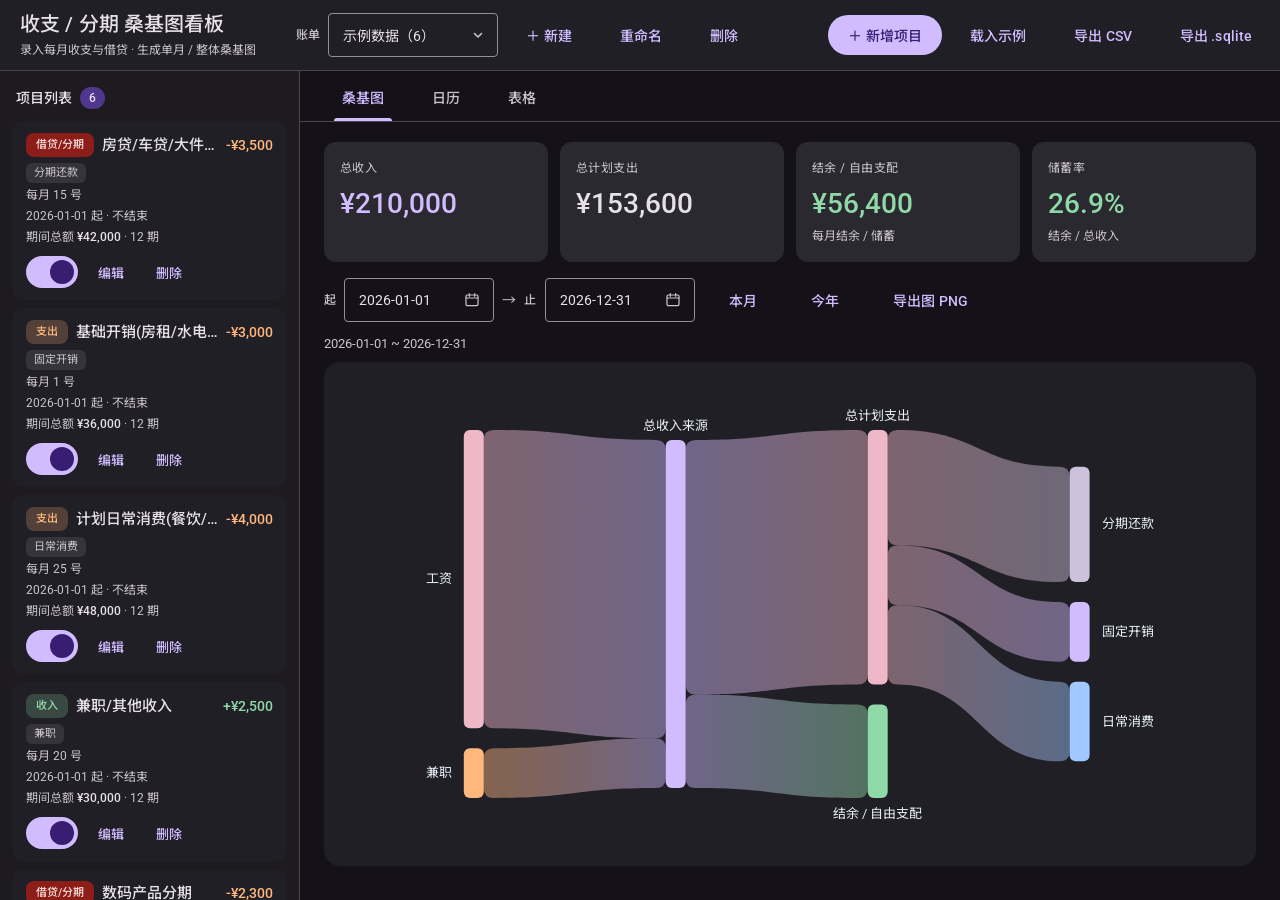
==== index.html @ d8d28b8a "feat(md3): always-visible date range, MD3 dialogs, frameless MD3 window chrome - sankey page: persis" ====
<!DOCTYPE html>
<html lang="zh-CN">
<head>
  <meta charset="UTF-8" />
  <meta name="viewport" content="width=device-width, initial-scale=1.0" />
  <title>个人收支 / 分期 桑基图看板</title>
  <link rel="preconnect" href="https://fonts.googleapis.com" />
  <link rel="preconnect" href="https://fonts.gstatic.com" crossorigin />
  <link href="https://fonts.googleapis.com/css2?family=Roboto:wght@400;500;700&family=Noto+Sans+SC:wght@400;500;700&display=swap" rel="stylesheet" />
  <link rel="stylesheet" href="styles.css?v=11" />
</head>
<body>
  <div id="app">
    <header class="topbar">
      <div class="brand">
        <h1>收支 / 分期 桑基图看板</h1>
        <p class="tagline">录入每月收支与借贷 · 生成单月 / 整体桑基图</p>
      </div>
      <div class="ledger-bar">
        <label for="ledgerSelect">账单</label>
        <div id="ledgerSelect"></div>
        <button id="btnNewLedger" class="btn">＋ 新建</button>
        <button id="btnRenameLedger" class="btn">重命名</button>
        <button id="btnDeleteLedger" class="btn">删除</button>
        <span id="saveState" class="save-state"></span>
      </div>
      <div class="topbar-actions">
        <button id="btnAdd" class="btn btn-primary">＋ 新增项目</button>
        <button id="btnSeed" class="btn">载入示例</button>
        <button id="btnExportCsv" class="btn">导出 CSV</button>
        <button id="btnExportSqlite" class="btn">导出 .sqlite</button>
      </div>
      <div class="win-controls" id="winControls" hidden>
        <button class="win-btn" id="winMin" title="最小化"><svg width="10" height="10" viewBox="0 0 10 10"><path d="M0 5h10" stroke="currentColor" stroke-width="1"/></svg></button>
        <button class="win-btn" id="winMax" title="最大化"><svg width="10" height="10" viewBox="0 0 10 10"><rect x="0.5" y="0.5" width="9" height="9" fill="none" stroke="currentColor"/></svg></button>
        <button class="win-btn win-close" id="winClose" title="关闭"><svg width="10" height="10" viewBox="0 0 10 10"><path d="M0 0l10 10M10 0L0 10" stroke="currentColor" stroke-width="1"/></svg></button>
      </div>
    </header>

    <div class="layout">
      <aside class="sidebar">
        <div class="sidebar-title">项目列表<span id="itemCount" class="count">0</span></div>
        <div id="itemList" class="item-list"></div>
        <div id="itemEmpty" class="muted pad">还没有项目。点右上角「新增项目」，或「载入示例」看看效果。</div>
      </aside>

      <main class="main">
        <nav class="tabs">
          <button class="tab active" data-tab="sankey">桑基图</button>
          <button class="tab" data-tab="calendar">日历</button>
          <button class="tab" data-tab="table">表格</button>
        </nav>

        <!-- 桑基图视图 -->
        <section id="view-sankey" class="view">
          <div class="metric-row" id="metricRow"></div>
          <div class="control-row">
            <div class="field" id="periodFields">
              <label>起</label><div id="periodStart"></div>
              <span class="sep">→</span>
              <label>止</label><div id="periodEnd"></div>
            </div>
            <button id="btnThisMonth" class="btn">本月</button>
            <button id="btnThisYear" class="btn">今年</button>
            <button id="btnExportPng" class="btn">导出图 PNG</button>
          </div>
          <div id="sankeyTitle" class="chart-title"></div>
          <div class="chart-wrap">
            <div id="sankeyChart" class="chart"></div>
            <div id="sankeyEmpty" class="chart-empty" hidden>当前没有项目 / 该区间没有数据<br /><span>点击右上角「新增项目」或「载入示例」开始</span></div>
            <div id="sankeyTip" class="sankey-tip" hidden></div>
          </div>
        </section>

        <!-- 日历视图 -->
        <section id="view-calendar" class="view" hidden>
          <div class="control-row">
            <button id="calPrev" class="btn">◀ 上月</button>
            <div id="calMonth"></div>
            <button id="calNext" class="btn">下月 ▶</button>
            <button id="calToday" class="btn btn-ghost">今天</button>
          </div>
          <div class="calendar-wrap">
            <div id="calWeekHeader" class="cal-week-header"></div>
            <div id="calGrid" class="cal-grid"></div>
          </div>
          <div id="dayDetail" class="day-detail"></div>
        </section>

        <!-- 表格视图：直接编辑 SQLite 行 -->
        <section id="view-table" class="view" hidden>
          <div id="tableWrap" class="table-wrap"></div>
        </section>
      </main>
    </div>
  </div>

  <!-- 项目编辑弹窗 -->
  <div id="modal" class="modal" hidden>
    <div class="modal-box">
      <div class="modal-header">
        <h2 id="modalTitle">新增项目</h2>
        <button class="btn btn-close" id="modalClose">×</button>
      </div>
      <form id="itemForm" class="modal-body">
        <div class="grid-2">
          <div class="field"><label>名称</label><input id="fName" placeholder="如：房租" required /></div>
          <div class="field"><label>金额 (¥)</label><input id="fAmount" type="number" min="0" step="0.01" placeholder="3000" required /></div>
          <div class="field"><label>类型</label>
            <div id="fKind"></div>
          </div>
          <div class="field"><label>分类</label>
            <input id="fCategory" list="catList" placeholder="如：固定开销" />
            <datalist id="catList"></datalist>
          </div>
        </div>

        <div class="field"><label>排期方式</label>
          <div id="fSched"></div>
        </div>

        <div class="grid-2" id="schedRecurring">
          <div class="field"><label>开始日期</label><div id="fStart"></div></div>
          <div class="field"><label>结束日期（留空 = 永不结束）</label><div id="fEnd"></div></div>
          <div class="field"><label>每月几号 (1–31)</label><input id="fDay" type="number" min="1" max="31" placeholder="1" /></div>
        </div>

        <div class="field" id="schedOneoff" hidden><label>日期</label><div id="fDate"></div></div>
        <div class="field" id="schedMonthly" hidden><label>归属月份</label><div id="fMonth"></div></div>
        <div id="fPeriodHint" class="period-hint" hidden></div>

        <div class="field"><label>备注</label><input id="fNote" placeholder="选填" /></div>
        <label class="checkbox"><input id="fEnabled" type="checkbox" checked /> 启用该项目</label>

        <div class="modal-footer">
          <button type="button" class="btn" id="btnCancel">取消</button>
          <button type="submit" class="btn btn-primary">保存</button>
        </div>
      </form>
    </div>
  </div>

  <div id="mdDialogHost" hidden></div>

  <script src="app.js?v=11"></script>
</body>
</html>
---- styles.css ----
/* ============================================================
   Material Design 3 · 深色主题
   ============================================================ */
:root {
  /* MD3 深色配色（baseline） */
  --md-primary: #D0BCFF;
  --md-on-primary: #381E72;
  --md-primary-container: #4F378B;
  --md-on-primary-container: #EADDFF;
  --md-secondary: #CCC2DC;
  --md-on-secondary: #332D41;
  --md-secondary-container: #4A4458;
  --md-on-secondary-container: #E8DEF8;
  --md-tertiary: #EFB8C8;
  --md-on-tertiary: #492532;
  --md-tertiary-container: #633B48;
  --md-on-tertiary-container: #FFD8E4;
  --md-error: #F2B8B5;
  --md-on-error: #601410;
  --md-error-container: #8C1D18;
  --md-on-error-container: #F9DEDC;

  --md-surface: #141218;
  --md-on-surface: #E6E0E9;
  --md-surface-variant: #49454F;
  --md-on-surface-variant: #CAC4D0;
  --md-outline: #938F99;
  --md-outline-variant: #49454F;

  --md-surface-lowest: #0F0D13;
  --md-surface-low: #1D1B20;
  --md-surface-container: #211F26;
  --md-surface-high: #2B2930;
  --md-surface-highest: #36343B;

  /* 语义色（收入/支出/结余） */
  --md-income: #8FD9A8;
  --md-expense: #FFB77C;
  --md-surplus: #8FD9A8;

  /* 形状 */
  --md-xs: 4px;
  --md-sm: 8px;
  --md-md: 12px;
  --md-lg: 16px;
  --md-xl: 28px;

  /* 字体 */
  --md-font: "Roboto", "Noto Sans SC", "Microsoft YaHei UI", system-ui, sans-serif;

  /* 高度（阴影） */
  --md-e1: 0 1px 2px rgba(0,0,0,.3), 0 1px 3px 1px rgba(0,0,0,.15);
  --md-e2: 0 1px 2px rgba(0,0,0,.3), 0 2px 6px 2px rgba(0,0,0,.15);
  --md-e3: 0 4px 8px 3px rgba(0,0,0,.15), 0 1px 3px rgba(0,0,0,.3);
}

* { box-sizing: border-box; }
[hidden] { display: none !important; }

html, body {
  margin: 0;
  height: 100%;
  background: var(--md-surface);
  color: var(--md-on-surface);
  font-family: var(--md-font);
  font-size: 14px;
  line-height: 20px;
  color-scheme: dark;
  -webkit-font-smoothing: antialiased;
}

#app { display: flex; flex-direction: column; height: 100vh; }

/* ---------- 顶栏 ---------- */
.topbar {
  display: flex;
  align-items: center;
  gap: 18px;
  flex-wrap: wrap;
  padding: 10px 8px 10px 20px;
  background: var(--md-surface-container);
  border-bottom: 1px solid var(--md-outline-variant);
  user-select: none;
}
.brand h1 { margin: 0; font-size: 20px; line-height: 28px; font-weight: 500; letter-spacing: .1px; }
.tagline { margin: 2px 0 0; color: var(--md-on-surface-variant); font-size: 12px; }
.topbar-actions, .ledger-bar { display: flex; align-items: center; gap: 8px; flex-wrap: wrap; }
.ledger-bar { margin-left: auto; }
.ledger-bar label { color: var(--md-on-surface-variant); font-size: 12px; font-weight: 500; letter-spacing: .4px; }
.ledger-bar select { min-width: 170px; }
.save-state { color: var(--md-income); font-size: 12px; min-width: 44px; }
.save-state.err { color: var(--md-error); }

/* 窗口控制按钮（MD3 顶栏） */
.win-controls { display: flex; align-items: center; gap: 2px; margin-left: 6px; }
.win-btn {
  width: 40px; height: 40px; border: none; background: transparent;
  color: var(--md-on-surface-variant); cursor: pointer;
  display: flex; align-items: center; justify-content: center;
  border-radius: var(--md-sm); transition: background .12s ease, color .12s ease;
}
.win-btn:hover { background: color-mix(in srgb, var(--md-on-surface) 10%, transparent); color: var(--md-on-surface); }
.win-btn.win-close:hover { background: var(--md-error); color: var(--md-on-error); }

/* ---------- 按钮 ---------- */
.btn {
  appearance: none;
  border: none;
  cursor: pointer;
  height: 40px;
  padding: 0 20px;
  border-radius: 20px;
  background: transparent;
  color: var(--md-primary);
  font-family: inherit;
  font-size: 14px;
  font-weight: 500;
  letter-spacing: .1px;
  display: inline-flex;
  align-items: center;
  justify-content: center;
  gap: 8px;
  white-space: nowrap;
  transition: background .15s ease, box-shadow .15s ease;
}
.btn:hover { background: color-mix(in srgb, var(--md-primary) 8%, transparent); }
.btn:active { background: color-mix(in srgb, var(--md-primary) 14%, transparent); }
.btn-primary { background: var(--md-primary); color: var(--md-on-primary); }
.btn-primary:hover { background: color-mix(in srgb, var(--md-primary) 90%, #fff); box-shadow: var(--md-e1); }
.btn-primary:active { background: color-mix(in srgb, var(--md-primary) 84%, #fff); }
.btn-ghost { color: var(--md-primary); }
.btn-close {
  width: 40px; height: 40px; padding: 0; border-radius: 50%;
  color: var(--md-on-surface-variant); font-size: 20px; line-height: 1;
}
.btn-close:hover { background: color-mix(in srgb, var(--md-on-surface) 8%, transparent); }

/* 分段按钮 */
.seg { display: inline-flex; border: 1px solid var(--md-outline); border-radius: 20px; overflow: hidden; }
.seg button {
  border: none; background: transparent; color: var(--md-on-surface);
  height: 40px; padding: 0 22px; font-family: inherit; font-size: 14px; font-weight: 500; cursor: pointer;
  transition: background .15s ease;
}
.seg button:hover { background: color-mix(in srgb, var(--md-on-surface) 6%, transparent); }
.seg button.active { background: var(--md-secondary-container); color: var(--md-on-secondary-container); }

/* ---------- 布局 ---------- */
.layout { display: flex; flex: 1; min-height: 0; }

.sidebar {
  width: 300px;
  min-width: 260px;
  padding: 12px;
  background: var(--md-surface-low);
  border-right: 1px solid var(--md-outline-variant);
  overflow-y: auto;
}
.main { flex: 1; min-width: 0; display: flex; flex-direction: column; overflow: hidden; }

.sidebar-title {
  display: flex; align-items: center; gap: 8px;
  margin: 4px 4px 12px; font-size: 14px; font-weight: 500; color: var(--md-on-surface);
}
.count {
  background: var(--md-primary-container); color: var(--md-on-primary-container);
  border-radius: 999px; padding: 1px 9px; font-size: 12px; font-weight: 500;
}

/* ---------- 项目卡片 ---------- */
.item-list { display: flex; flex-direction: column; gap: 8px; }
.item-row {
  background: var(--md-surface-container);
  border-radius: var(--md-md);
  padding: 12px 14px;
  transition: background .15s ease;
}
.item-row:hover { background: var(--md-surface-high); }
.item-row.disabled { opacity: .5; }
.item-row-head { display: flex; align-items: center; gap: 8px; margin-bottom: 6px; }
.item-name { flex: 1; font-size: 15px; font-weight: 500; overflow: hidden; text-overflow: ellipsis; white-space: nowrap; }
.delta { font-weight: 500; font-size: 14px; }
.delta.in { color: var(--md-income); }
.delta.out { color: var(--md-expense); }

.kind-badge { font-size: 11px; font-weight: 500; padding: 2px 10px; border-radius: 8px; flex: none; }
.kind-income { background: color-mix(in srgb, var(--md-income) 22%, transparent); color: var(--md-income); }
.kind-expense { background: color-mix(in srgb, var(--md-expense) 22%, transparent); color: var(--md-expense); }
.kind-loan { background: var(--md-error-container); color: var(--md-on-error-container); }

.item-meta { display: flex; flex-direction: column; gap: 3px; margin-bottom: 10px; }
.item-line { color: var(--md-on-surface-variant); font-size: 12px; line-height: 18px; }
.item-line b { color: var(--md-on-surface); font-weight: 500; }
.tag {
  display: inline-block; background: var(--md-surface-highest); color: var(--md-on-surface-variant);
  padding: 1px 8px; border-radius: 6px; font-size: 11px;
}
.item-actions { display: flex; align-items: center; gap: 8px; }
.item-actions .btn { height: 32px; padding: 0 12px; font-size: 13px; border-radius: 16px; }

.muted { color: var(--md-on-surface-variant); }
.pad { padding: 10px 4px; }

/* ---------- 开关（MD3） ---------- */
.switch { position: relative; width: 52px; height: 32px; flex: none; }
.switch input { position: absolute; opacity: 0; width: 100%; height: 100%; margin: 0; cursor: pointer; }
.switch .slider {
  position: absolute; inset: 0; border-radius: 999px; pointer-events: none;
  background: var(--md-surface-highest);
  border: 2px solid var(--md-outline);
  transition: background .2s cubic-bezier(.2,0,0,1), border-color .2s cubic-bezier(.2,0,0,1);
}
.switch .slider::before {
  content: ""; position: absolute; top: 50%; left: 5px; transform: translateY(-50%);
  width: 16px; height: 16px; border-radius: 50%; background: var(--md-outline);
  transition: left .2s cubic-bezier(.2,0,0,1), width .2s cubic-bezier(.2,0,0,1),
              height .2s cubic-bezier(.2,0,0,1), background .2s ease;
}
.switch input:checked + .slider { background: var(--md-primary); border-color: var(--md-primary); }
.switch input:checked + .slider::before { width: 24px; height: 24px; left: 22px; background: var(--md-on-primary); }

/* ---------- 标签页（MD3 primary tabs） ---------- */
.tabs { display: flex; gap: 4px; padding: 0 20px; background: var(--md-surface); border-bottom: 1px solid var(--md-outline-variant); }
.tab {
  position: relative; background: none; border: none; cursor: pointer;
  color: var(--md-on-surface-variant); font-family: inherit; font-size: 14px; font-weight: 500;
  padding: 16px 22px 14px;
  transition: color .15s ease;
}
.tab:hover { color: var(--md-on-surface); }
.tab.active { color: var(--md-primary); }
.tab.active::after {
  content: ""; position: absolute; left: 14px; right: 14px; bottom: 0; height: 3px;
  border-radius: 3px 3px 0 0; background: var(--md-primary);
}

.view { flex: 1; min-height: 0; overflow-y: auto; padding: 20px 24px 32px; }

/* ---------- 指标卡 ---------- */
.metric-row { display: grid; grid-template-columns: repeat(4, 1fr); gap: 12px; margin-bottom: 16px; }
.metric-card { background: var(--md-surface-high); border-radius: var(--md-md); padding: 16px; }
.metric-label { color: var(--md-on-surface-variant); font-size: 12px; letter-spacing: .4px; margin-bottom: 8px; }
.metric-value { font-size: 28px; line-height: 36px; font-weight: 500; }
.metric-value.green { color: var(--md-surplus); }
.metric-value.red { color: var(--md-error); }
.metric-value.blue { color: var(--md-primary); }
.metric-sub { color: var(--md-on-surface-variant); font-size: 12px; margin-top: 4px; }

/* ---------- 控件行 ---------- */
.control-row { display: flex; align-items: center; gap: 14px; flex-wrap: wrap; margin-bottom: 12px; }
.field { display: flex; align-items: center; gap: 8px; }
.field label { color: var(--md-on-surface-variant); font-size: 12px; font-weight: 500; letter-spacing: .4px; }
.field .sep { color: var(--md-on-surface-variant); }

/* ---------- 输入（MD3 outlined） ---------- */
input, select {
  height: 44px;
  padding: 0 14px;
  background: transparent;
  color: var(--md-on-surface);
  border: 1px solid var(--md-outline);
  border-radius: var(--md-xs);
  font-family: inherit;
  font-size: 14px;
  outline: none;
  transition: border-color .15s ease, box-shadow .15s ease;
}
input:focus, select:focus {
  border-color: var(--md-primary);
  box-shadow: inset 0 0 0 1px var(--md-primary);
}
input[type="date"], input[type="month"] { color-scheme: dark; }

select {
  appearance: none; -webkit-appearance: none;
  padding-right: 40px; cursor: pointer;
  background-image: url("data:image/svg+xml;utf8,<svg xmlns='http://www.w3.org/2000/svg' width='12' height='12' viewBox='0 0 12 12'><path d='M2.5 4.5L6 8l3.5-3.5' fill='none' stroke='%23CAC4D0' stroke-width='1.6' stroke-linecap='round' stroke-linejoin='round'/></svg>");
  background-repeat: no-repeat;
  background-position: right 14px center;
}
select option { background: var(--md-surface-high); color: var(--md-on-surface); }
input[type="date"]::-webkit-calendar-picker-indicator,
input[type="month"]::-webkit-calendar-picker-indicator { filter: invert(.75); opacity: .9; cursor: pointer; }
input[type="date"]::-webkit-calendar-picker-indicator:hover,
input[type="month"]::-webkit-calendar-picker-indicator:hover { opacity: 1; }

/* ---------- MD3 下拉选单 ---------- */
.md-select { position: relative; display: inline-block; min-width: 170px; }
.md-select-trigger {
  width: 100%; height: 44px; padding: 0 40px 0 14px;
  display: flex; align-items: center;
  background: transparent; color: var(--md-on-surface);
  border: 1px solid var(--md-outline); border-radius: var(--md-xs);
  font-family: inherit; font-size: 14px; text-align: left; cursor: pointer;
  transition: border-color .15s ease, box-shadow .15s ease, background .15s ease;
}
.md-select-trigger:hover { border-color: var(--md-on-surface); }
.md-select-trigger.open { border-color: var(--md-primary); box-shadow: inset 0 0 0 1px var(--md-primary); }
.md-select-label { flex: 1; overflow: hidden; text-overflow: ellipsis; white-space: nowrap; }
.md-select-arrow {
  position: absolute; right: 14px; top: 50%; display: flex;
  color: var(--md-on-surface-variant); pointer-events: none;
  transform: translateY(-50%); transition: transform .2s ease;
}
.md-select-trigger.open .md-select-arrow { transform: translateY(-50%) rotate(180deg); }

.md-menu {
  position: fixed; z-index: 200; min-width: 120px; max-height: 300px; overflow-y: auto;
  padding: 8px 0;
  background: var(--md-surface-high); border-radius: var(--md-sm);
  box-shadow: var(--md-e2);
  opacity: 0; transform: scale(.92) translateY(-6px);
  transition: opacity .15s ease, transform .15s ease;
}
.md-menu.open { opacity: 1; transform: none; }
.md-menu-item {
  display: block; width: 100%; text-align: left;
  padding: 10px 16px; border: none; background: transparent; cursor: pointer;
  color: var(--md-on-surface); font-family: inherit; font-size: 14px; white-space: nowrap;
  transition: background .12s ease;
}
.md-menu-item:hover { background: color-mix(in srgb, var(--md-on-surface) 8%, transparent); }
.md-menu-item.selected { background: var(--md-secondary-container); color: var(--md-on-secondary-container); }

.modal-body .field .md-select { width: 100%; min-width: 0; }

/* ---------- MD3 日期 / 月份选择器 ---------- */
.md-datepicker { position: relative; display: inline-block; min-width: 150px; }
.md-dp-icon { position: absolute; right: 14px; top: 50%; transform: translateY(-50%); color: var(--md-on-surface-variant); pointer-events: none; display: flex; }
.md-dp-popup {
  position: fixed; z-index: 200; padding: 12px;
  background: var(--md-surface-high); border-radius: var(--md-md); box-shadow: var(--md-e3);
  opacity: 0; transform: scale(.94) translateY(-6px);
  transition: opacity .15s ease, transform .15s ease;
}
.md-dp-popup.open { opacity: 1; transform: none; }
.md-dp-head { display: flex; align-items: center; justify-content: space-between; margin-bottom: 8px; }
.md-dp-title { font-size: 14px; font-weight: 500; }
.md-dp-nav { width: 36px; height: 36px; border: none; background: transparent; color: var(--md-on-surface-variant); border-radius: 50%; cursor: pointer; font-size: 20px; line-height: 1; }
.md-dp-nav:hover { background: color-mix(in srgb, var(--md-on-surface) 8%, transparent); }
.md-dp-week { display: grid; grid-template-columns: repeat(7, 1fr); gap: 2px; margin-bottom: 4px; }
.md-dp-week span { text-align: center; font-size: 11px; color: var(--md-on-surface-variant); }
.md-dp-days { display: grid; grid-template-columns: repeat(7, 1fr); gap: 2px; }
.md-dp-day { height: 36px; border: none; background: transparent; color: var(--md-on-surface); border-radius: 50%; cursor: pointer; font-family: inherit; font-size: 13px; }
.md-dp-day:hover { background: color-mix(in srgb, var(--md-on-surface) 8%, transparent); }
.md-dp-day.today { box-shadow: inset 0 0 0 1px var(--md-primary); }
.md-dp-day.sel { background: var(--md-primary); color: var(--md-on-primary); }
.md-dp-day.empty { pointer-events: none; }
.md-dp-months { display: grid; grid-template-columns: repeat(3, 1fr); gap: 6px; }
.md-dp-month { height: 46px; border: 1px solid var(--md-outline-variant); background: transparent; color: var(--md-on-surface); border-radius: var(--md-sm); cursor: pointer; font-family: inherit; font-size: 13px; }
.md-dp-month:hover { background: color-mix(in srgb, var(--md-on-surface) 8%, transparent); }
.md-dp-month.sel { background: var(--md-primary); color: var(--md-on-primary); border-color: var(--md-primary); }
.modal-body .field .md-datepicker { width: 100%; min-width: 0; }

/* ---------- 图表 ---------- */
.chart-title { color: var(--md-on-surface-variant); font-size: 13px; margin: 8px 0; }
.chart-wrap { position: relative; }
.chart {
  width: 100%; height: clamp(380px, 56vh, 620px);
  background: var(--md-surface-container);
  border-radius: var(--md-lg);
  position: relative; overflow: hidden;
}
@keyframes chartFadeIn { from { opacity: 0; transform: translateY(6px); } to { opacity: 1; transform: none; } }

.sankey-svg { display: block; }
.sankey-svg.fade-in { animation: chartFadeIn .38s ease-out both; }
.sankey-svg .sk-link { opacity: .45; transition: opacity .15s; cursor: pointer; }
.sankey-svg .sk-node { transition: opacity .15s; cursor: pointer; }
.sankey-svg .sk-label { pointer-events: none; user-select: none; }
.sankey-svg.has-hover .sk-link { opacity: .1; }
.sankey-svg.has-hover .sk-node { opacity: .3; }
.sankey-svg.has-hover .sk-label { opacity: .4; }
.sankey-svg.has-hover .hi { opacity: 1 !important; }

.sankey-tip {
  position: absolute; z-index: 20; pointer-events: none;
  background: var(--md-surface-highest);
  border-radius: var(--md-sm);
  padding: 10px 12px;
  font-size: 12.5px; color: var(--md-on-surface); line-height: 1.6;
  box-shadow: var(--md-e2);
  max-width: 260px;
}

.chart-empty {
  position: absolute; inset: 0;
  display: flex; flex-direction: column; gap: 8px; align-items: center; justify-content: center;
  color: var(--md-on-surface-variant); font-size: 15px;
  background: var(--md-surface-container); border-radius: var(--md-lg);
}
.chart-empty span { font-size: 12.5px; color: var(--md-outline); }

/* ---------- 日历 ---------- */
.calendar-wrap { background: var(--md-surface-container); border-radius: var(--md-lg); padding: 12px; margin-bottom: 16px; }
.cal-week-header { display: grid; grid-template-columns: repeat(7, 1fr); gap: 6px; margin-bottom: 6px; }
.cal-wd { text-align: center; color: var(--md-on-surface-variant); font-size: 12px; padding: 4px 0; }
.cal-grid { display: grid; grid-template-columns: repeat(7, 1fr); gap: 6px; grid-auto-rows: 104px; }
.cal-cell {
  height: 104px; overflow: hidden;
  background: var(--md-surface-low);
  border: 1px solid transparent;
  border-radius: var(--md-md);
  padding: 6px; cursor: pointer; position: relative;
  transition: background .15s ease, border-color .15s ease;
}
.cal-cell:hover { background: var(--md-surface-high); }
.cal-cell.today { border-color: var(--md-primary); }
.cal-cell.selected { background: var(--md-secondary-container); }
.cal-cell.empty { background: transparent; border: none; cursor: default; }
.cal-num { font-size: 12px; color: var(--md-on-surface); margin-bottom: 4px; }
.cal-cell.today .cal-num { color: var(--md-primary); font-weight: 700; }
.cal-chips { display: flex; flex-direction: column; gap: 3px; overflow: hidden; }
.chip {
  display: flex; align-items: center; gap: 5px; min-width: 0;
  font-size: 11px; color: var(--md-on-surface-variant);
  background: var(--md-surface-highest); border-radius: 8px; padding: 2px 6px;
}
.chip-type { width: 3px; align-self: stretch; border-radius: 2px; flex: none; }
.chip-cat { width: 6px; height: 6px; border-radius: 50%; flex: none; }
.chip-txt {
  flex: 1; min-width: 0; white-space: normal; word-break: break-word; line-height: 1.25;
  display: -webkit-box; -webkit-line-clamp: 2; -webkit-box-orient: vertical; overflow: hidden;
}
.chip.more { color: var(--md-outline); justify-content: center; }

/* ---------- 当天详情 ---------- */
.day-detail { background: var(--md-surface-container); border-radius: var(--md-lg); padding: 16px; }
.day-title { font-size: 15px; font-weight: 500; margin-bottom: 12px; }
.day-detail .item-row { background: var(--md-surface-low); margin-bottom: 8px; }
.btn-ghost.on { color: var(--md-primary); }

/* ---------- 弹窗（MD3 dialog） ---------- */
.modal {
  position: fixed; inset: 0; z-index: 100; padding: 20px;
  background: rgba(0,0,0,.6);
  display: flex; align-items: center; justify-content: center;
}
.modal-box {
  width: 100%; max-width: 560px; max-height: 90vh; overflow-y: auto;
  background: var(--md-surface-high);
  border-radius: var(--md-xl);
  box-shadow: var(--md-e3);
}
.modal-header { display: flex; align-items: flex-start; justify-content: space-between; gap: 16px; padding: 24px 24px 0; }
.modal-header h2 { margin: 0; font-size: 22px; line-height: 28px; font-weight: 400; }
.modal-body { padding: 16px 24px 24px; }
.grid-2 { display: grid; grid-template-columns: 1fr 1fr; gap: 16px; margin-bottom: 16px; }
.modal-body .field { flex-direction: column; align-items: stretch; gap: 6px; margin-bottom: 16px; }
.modal-body .field label { font-size: 12px; color: var(--md-on-surface-variant); }
.checkbox { display: flex; align-items: center; gap: 10px; color: var(--md-on-surface); margin: 6px 0 20px; cursor: pointer; }
.modal-footer { display: flex; justify-content: flex-end; gap: 8px; margin-top: 4px; }
.period-hint {
  background: var(--md-surface-highest); color: var(--md-on-surface);
  font-size: 13px; padding: 12px 14px; border-radius: var(--md-sm); margin-bottom: 16px;
}
.period-hint b { color: var(--md-income); font-weight: 500; }

/* ---------- MD3 对话框（alert / confirm / prompt） ---------- */
#mdDialogHost { position: fixed; inset: 0; z-index: 1000; display: flex; align-items: center; justify-content: center; padding: 24px; }
.md-scrim { position: absolute; inset: 0; background: rgba(0, 0, 0, .6); opacity: 0; transition: opacity .16s ease; }
#mdDialogHost.open .md-scrim { opacity: 1; }
.md-dialog {
  position: relative; width: min(420px, calc(100vw - 48px));
  background: var(--md-surface-high); border-radius: var(--md-xl); box-shadow: var(--md-e3);
  padding: 24px; opacity: 0; transform: scale(.92);
  transition: opacity .16s ease, transform .16s ease;
}
#mdDialogHost.open .md-dialog { opacity: 1; transform: none; }
.md-dialog-title { margin: 0 0 16px; font-size: 22px; line-height: 28px; font-weight: 400; }
.md-dialog-body { color: var(--md-on-surface-variant); font-size: 14px; line-height: 20px; margin-bottom: 20px; word-break: break-word; }
.md-dialog-input { width: 100%; margin-bottom: 20px; }
.md-dialog-actions { display: flex; justify-content: flex-end; gap: 8px; }
.md-dialog-ok.danger { background: var(--md-error); color: var(--md-on-error); }
.md-dialog-ok.danger:hover { background: color-mix(in srgb, var(--md-error) 90%, #fff); }

/* ---------- 滚动条 ---------- */
* { scrollbar-width: thin; scrollbar-color: var(--md-surface-highest) transparent; }
::-webkit-scrollbar { width: 10px; height: 10px; }
::-webkit-scrollbar-track { background: transparent; }
::-webkit-scrollbar-thumb { background: var(--md-surface-highest); border-radius: 8px; border: 2px solid var(--md-surface); }
::-webkit-scrollbar-thumb:hover { background: var(--md-outline-variant); }
::selection { background: color-mix(in srgb, var(--md-primary) 35%, transparent); color: #fff; }

/* ---------- 桌面版（WinUI 3）：使用 MD3 不透明表面色 ---------- */
html.native, html.native body { background: var(--md-surface); }

/* ---------- 表格视图（直接编辑数据行） ---------- */
.table-wrap { overflow-x: auto; }
.md-table { width: 100%; border-collapse: collapse; font-size: 13px; }
.md-table th {
  text-align: left; font-weight: 500; color: var(--md-on-surface-variant);
  padding: 10px 8px; border-bottom: 1px solid var(--md-outline-variant); white-space: nowrap;
}
.md-table td { padding: 4px 6px; border-bottom: 1px solid var(--md-outline-variant); vertical-align: middle; }
.md-table .t-input { height: 36px; width: 100%; min-width: 96px; padding: 0 8px; font-size: 13px; border-radius: var(--md-xs); }
.md-table td.center { text-align: center; }
.md-table input[type="checkbox"] { width: 18px; height: 18px; padding: 0; accent-color: var(--md-primary); }
.t-add { margin-top: 16px; }
.t-del { height: 32px; padding: 0 12px; font-size: 12px; color: var(--md-error); }
.t-del:hover { background: color-mix(in srgb, var(--md-error) 10%, transparent); }

/* ---------- 响应式 ---------- */
@media (max-width: 1180px) {
  .sidebar { width: 260px; min-width: 220px; }
  .metric-row { grid-template-columns: repeat(2, 1fr); }
}
@media (max-width: 860px) {
  .layout { flex-direction: column; }
  .sidebar { width: 100%; min-width: 0; max-height: 40vh; border-right: none; border-bottom: 1px solid var(--md-outline-variant); }
  .metric-row { grid-template-columns: repeat(2, 1fr); }
  .cal-grid { grid-auto-rows: 84px; }
  .cal-cell { height: 84px; }
}
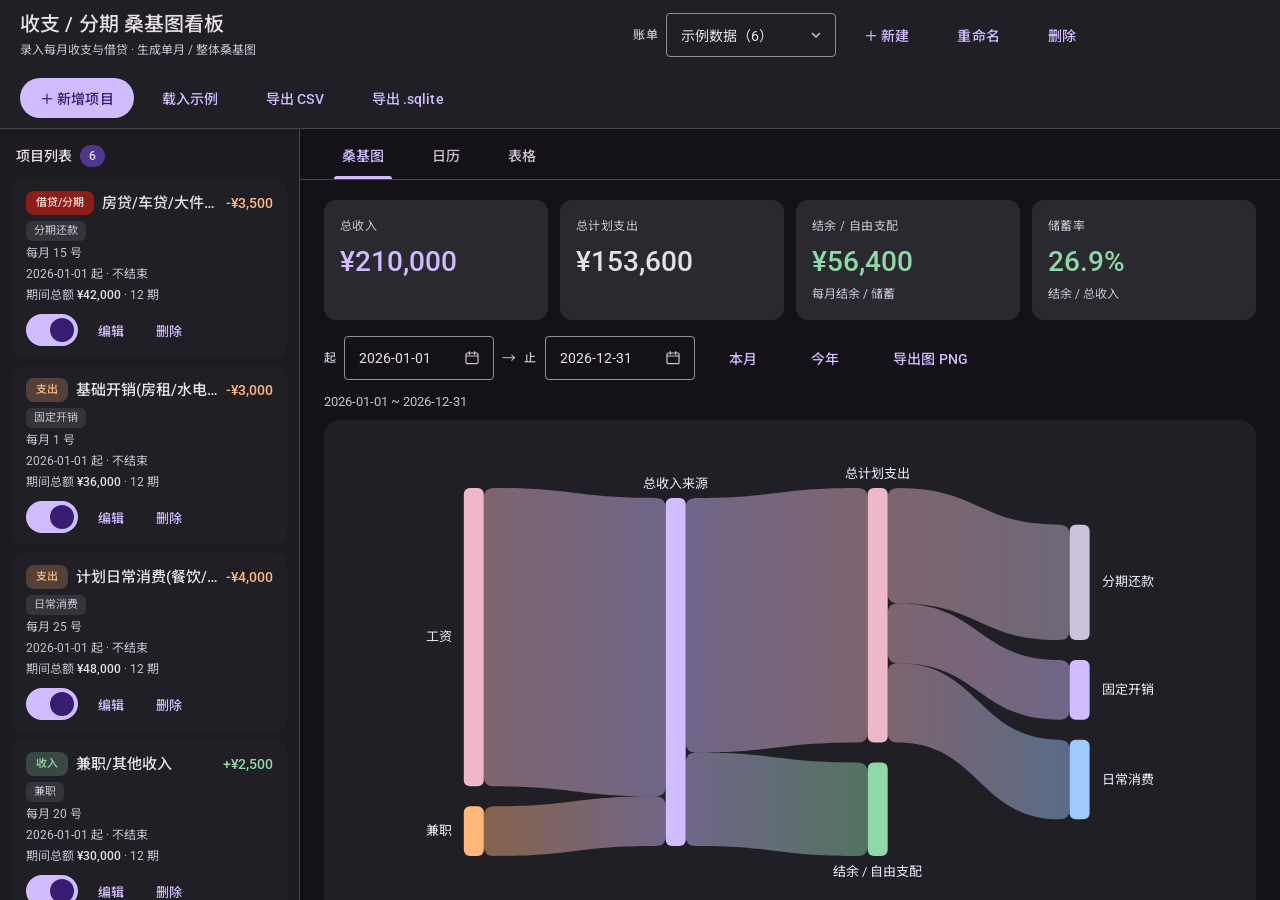
==== commit 34226b43: "fix(md3): pin window controls to top-right of window (were wrapping into the topbar)" ====
--- a/index.html
+++ b/index.html
@@ -7,7 +7,7 @@
   <link rel="preconnect" href="https://fonts.googleapis.com" />
   <link rel="preconnect" href="https://fonts.gstatic.com" crossorigin />
   <link href="https://fonts.googleapis.com/css2?family=Roboto:wght@400;500;700&family=Noto+Sans+SC:wght@400;500;700&display=swap" rel="stylesheet" />
-  <link rel="stylesheet" href="styles.css?v=11" />
+  <link rel="stylesheet" href="styles.css?v=12" />
 </head>
 <body>
   <div id="app">
@@ -142,6 +142,6 @@
 
   <div id="mdDialogHost" hidden></div>
 
-  <script src="app.js?v=11"></script>
+  <script src="app.js?v=12"></script>
 </body>
 </html>
--- a/styles.css
+++ b/styles.css
@@ -77,7 +77,7 @@
   align-items: center;
   gap: 18px;
   flex-wrap: wrap;
-  padding: 10px 8px 10px 20px;
+  padding: 10px 132px 10px 20px;
   background: var(--md-surface-container);
   border-bottom: 1px solid var(--md-outline-variant);
   user-select: none;
@@ -91,8 +91,8 @@
 .save-state { color: var(--md-income); font-size: 12px; min-width: 44px; }
 .save-state.err { color: var(--md-error); }
 
-/* 窗口控制按钮（MD3 顶栏） */
-.win-controls { display: flex; align-items: center; gap: 2px; margin-left: 6px; }
+/* 窗口控制按钮：固定在窗口右上角，不随顶栏换行 */
+.win-controls { position: fixed; top: 10px; right: 8px; z-index: 100; display: flex; align-items: center; gap: 2px; }
 .win-btn {
   width: 40px; height: 40px; border: none; background: transparent;
   color: var(--md-on-surface-variant); cursor: pointer;
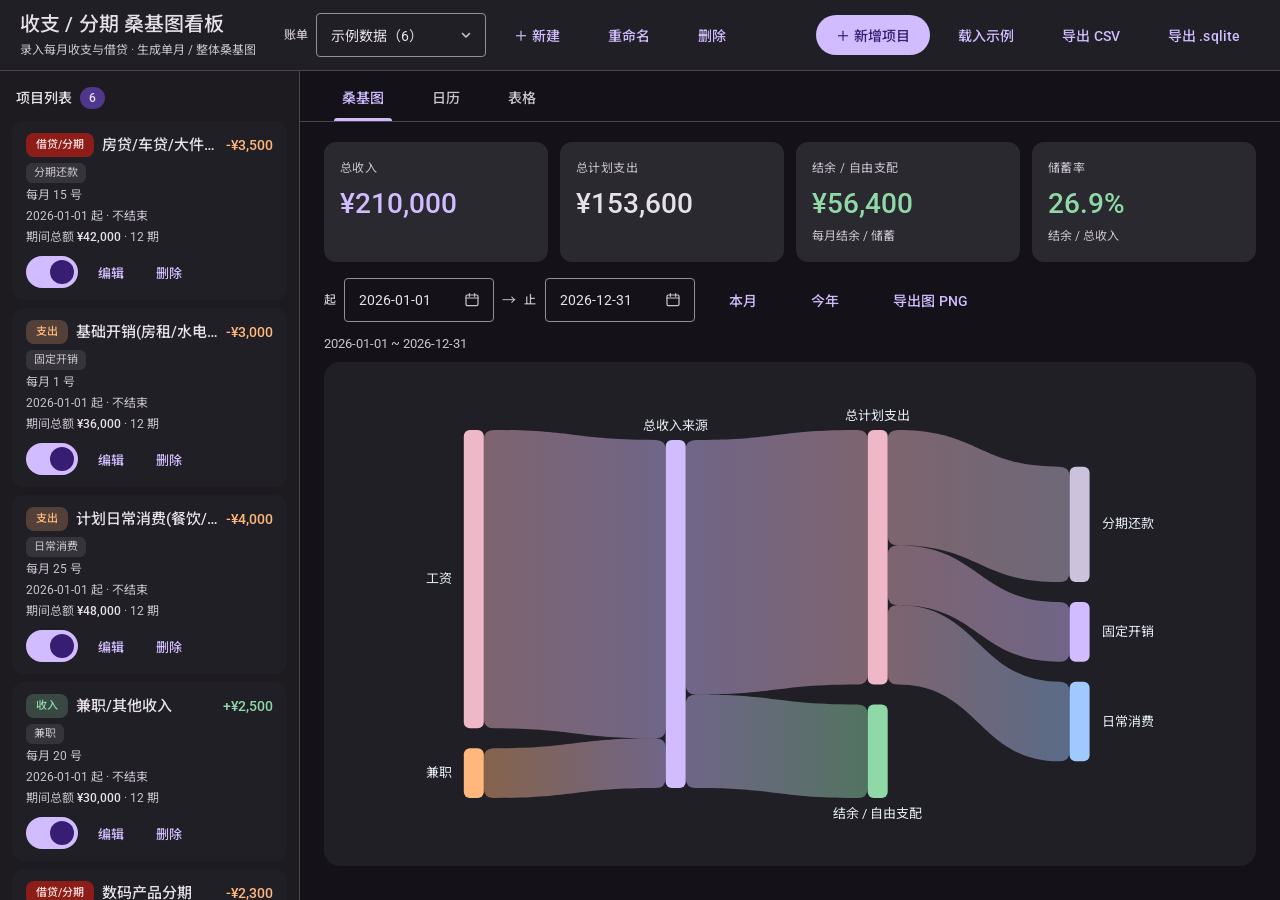
==== commit a77601f1: "fix(md3): restore native Windows title bar (custom frameless drag was unreliable) - drop SetBorderAn" ====
--- a/index.html
+++ b/index.html
@@ -7,7 +7,7 @@
   <link rel="preconnect" href="https://fonts.googleapis.com" />
   <link rel="preconnect" href="https://fonts.gstatic.com" crossorigin />
   <link href="https://fonts.googleapis.com/css2?family=Roboto:wght@400;500;700&family=Noto+Sans+SC:wght@400;500;700&display=swap" rel="stylesheet" />
-  <link rel="stylesheet" href="styles.css?v=12" />
+  <link rel="stylesheet" href="styles.css?v=13" />
 </head>
 <body>
   <div id="app">
@@ -29,11 +29,6 @@
         <button id="btnSeed" class="btn">载入示例</button>
         <button id="btnExportCsv" class="btn">导出 CSV</button>
         <button id="btnExportSqlite" class="btn">导出 .sqlite</button>
-      </div>
-      <div class="win-controls" id="winControls" hidden>
-        <button class="win-btn" id="winMin" title="最小化"><svg width="10" height="10" viewBox="0 0 10 10"><path d="M0 5h10" stroke="currentColor" stroke-width="1"/></svg></button>
-        <button class="win-btn" id="winMax" title="最大化"><svg width="10" height="10" viewBox="0 0 10 10"><rect x="0.5" y="0.5" width="9" height="9" fill="none" stroke="currentColor"/></svg></button>
-        <button class="win-btn win-close" id="winClose" title="关闭"><svg width="10" height="10" viewBox="0 0 10 10"><path d="M0 0l10 10M10 0L0 10" stroke="currentColor" stroke-width="1"/></svg></button>
       </div>
     </header>
 
@@ -142,6 +137,6 @@
 
   <div id="mdDialogHost" hidden></div>
 
-  <script src="app.js?v=12"></script>
+  <script src="app.js?v=13"></script>
 </body>
 </html>
--- a/styles.css
+++ b/styles.css
@@ -77,7 +77,7 @@
   align-items: center;
   gap: 18px;
   flex-wrap: wrap;
-  padding: 10px 132px 10px 20px;
+  padding: 10px 20px;
   background: var(--md-surface-container);
   border-bottom: 1px solid var(--md-outline-variant);
   user-select: none;
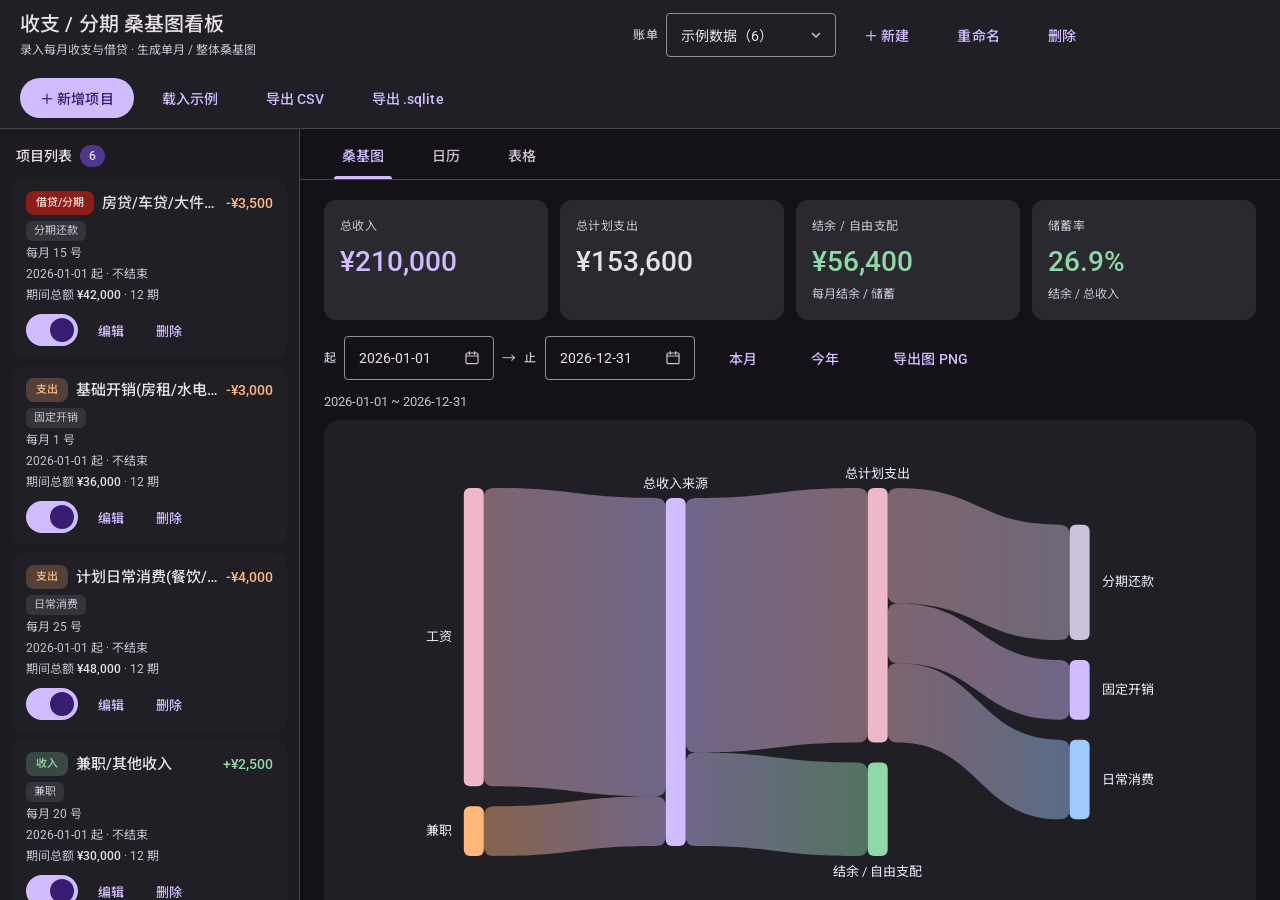
==== commit e5aeccd6: "feat(md3): proper frameless MD3 title bar via WebView2 app-region - re-enable frameless window (no s" ====
--- a/index.html
+++ b/index.html
@@ -7,7 +7,7 @@
   <link rel="preconnect" href="https://fonts.googleapis.com" />
   <link rel="preconnect" href="https://fonts.gstatic.com" crossorigin />
   <link href="https://fonts.googleapis.com/css2?family=Roboto:wght@400;500;700&family=Noto+Sans+SC:wght@400;500;700&display=swap" rel="stylesheet" />
-  <link rel="stylesheet" href="styles.css?v=13" />
+  <link rel="stylesheet" href="styles.css?v=14" />
 </head>
 <body>
   <div id="app">
@@ -29,6 +29,11 @@
         <button id="btnSeed" class="btn">载入示例</button>
         <button id="btnExportCsv" class="btn">导出 CSV</button>
         <button id="btnExportSqlite" class="btn">导出 .sqlite</button>
+      </div>
+      <div class="win-controls" id="winControls" hidden>
+        <button class="win-btn" id="winMin" title="最小化"><svg width="10" height="10" viewBox="0 0 10 10"><path d="M0 5h10" stroke="currentColor" stroke-width="1"/></svg></button>
+        <button class="win-btn" id="winMax" title="最大化"><svg width="10" height="10" viewBox="0 0 10 10"><rect x="0.5" y="0.5" width="9" height="9" fill="none" stroke="currentColor"/></svg></button>
+        <button class="win-btn win-close" id="winClose" title="关闭"><svg width="10" height="10" viewBox="0 0 10 10"><path d="M0 0l10 10M10 0L0 10" stroke="currentColor" stroke-width="1"/></svg></button>
       </div>
     </header>
 
@@ -137,6 +142,6 @@
 
   <div id="mdDialogHost" hidden></div>
 
-  <script src="app.js?v=13"></script>
+  <script src="app.js?v=14"></script>
 </body>
 </html>
--- a/styles.css
+++ b/styles.css
@@ -77,10 +77,15 @@
   align-items: center;
   gap: 18px;
   flex-wrap: wrap;
-  padding: 10px 20px;
+  padding: 10px 132px 10px 20px;
   background: var(--md-surface-container);
   border-bottom: 1px solid var(--md-outline-variant);
   user-select: none;
+  app-region: drag;
+}
+.topbar .btn, .topbar input, .topbar select, .topbar .md-select, .topbar .md-datepicker,
+.topbar .ledger-bar, .topbar .topbar-actions, .topbar .win-controls {
+  app-region: no-drag;
 }
 .brand h1 { margin: 0; font-size: 20px; line-height: 28px; font-weight: 500; letter-spacing: .1px; }
 .tagline { margin: 2px 0 0; color: var(--md-on-surface-variant); font-size: 12px; }
